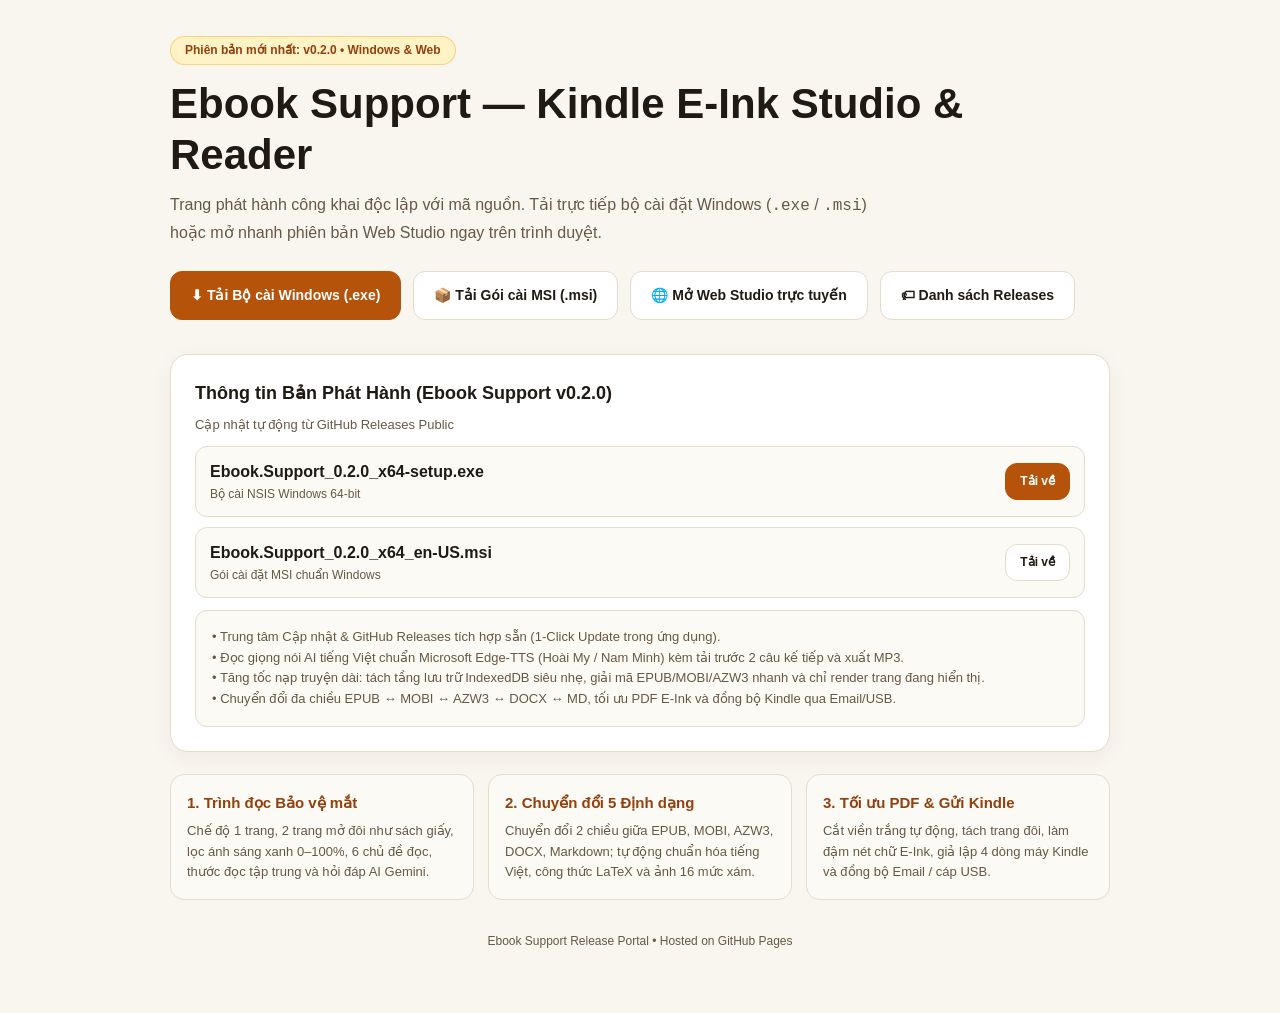
==== index.html @ dc1b53cc "Publish Ebook Support v0.2.0 GitHub Pages & static web app" ====
<!doctype html>
<html lang="vi">
<head>
  <meta charset="UTF-8" />
  <meta name="viewport" content="width=device-width, initial-scale=1.0" />
  <title>Ebook Support — Phát hành Công khai &amp; Bộ cài Windows</title>
  <style>
    :root {
      --bg: #f9f6ef;
      --surface: #ffffff;
      --border: #e5dccb;
      --text: #1f1a14;
      --muted: #665845;
      --accent: #b45309;
      --accent-dark: #92400e;
      --soft: #fef3c7;
    }
    * { box-sizing: border-box; }
    body {
      margin: 0;
      font-family: -apple-system, BlinkMacSystemFont, "Segoe UI", Roboto, "Inter", sans-serif;
      background: var(--bg);
      color: var(--text);
      line-height: 1.6;
    }
    .wrap { max-width: 980px; margin: 0 auto; padding: 36px 20px 64px; }
    .badge {
      display: inline-flex; align-items: center; gap: 8px;
      background: var(--soft); color: var(--accent-dark);
      border: 1px solid #f59e0b66; border-radius: 999px;
      padding: 4px 14px; font-size: 12px; font-weight: 700;
    }
    h1 { font-size: clamp(28px, 4.2vw, 42px); line-height: 1.2; margin: 14px 0 12px; }
    .lead { font-size: 16px; color: var(--muted); max-width: 720px; margin: 0 0 26px; }
    .actions { display: flex; flex-wrap: wrap; gap: 12px; margin-bottom: 34px; }
    .btn {
      display: inline-flex; align-items: center; justify-content: center; gap: 8px;
      padding: 12px 20px; border-radius: 12px; font-size: 14px; font-weight: 700;
      text-decoration: none; border: 1px solid var(--border); cursor: pointer;
      transition: transform 0.12s ease, opacity 0.15s ease;
    }
    .btn:hover { transform: translateY(-1px); opacity: 0.94; }
    .btn-primary { background: var(--accent); color: #fff; border-color: var(--accent); }
    .btn-secondary { background: var(--surface); color: var(--text); }
    .card {
      background: var(--surface); border: 1px solid var(--border);
      border-radius: 18px; padding: 24px; margin-bottom: 22px;
      box-shadow: 0 6px 24px rgba(60, 42, 16, 0.05);
    }
    .grid { display: grid; grid-template-columns: repeat(auto-fit, minmax(220px, 1fr)); gap: 14px; }
    .feat {
      background: #fcfaf5; border: 1px solid var(--border);
      border-radius: 14px; padding: 16px;
    }
    .feat h3 { margin: 0 0 6px; font-size: 15px; color: var(--accent-dark); }
    .feat p { margin: 0; font-size: 13px; color: var(--muted); }
    .asset-row {
      display: flex; flex-wrap: wrap; align-items: center; justify-content: space-between;
      gap: 10px; padding: 12px 14px; border: 1px solid var(--border);
      border-radius: 12px; margin-top: 10px; background: #fcfaf5;
    }
    .notes {
      white-space: pre-wrap; font-size: 13px; color: var(--muted);
      background: #fcfaf5; border: 1px solid var(--border);
      border-radius: 12px; padding: 16px; margin-top: 12px;
    }
    footer { text-align: center; font-size: 12px; color: var(--muted); margin-top: 32px; }
  </style>
</head>
<body>
  <div class="wrap">
    <div class="badge" id="version-badge">Phiên bản mới nhất: v0.2.0 • Windows &amp; Web</div>
    <h1>Ebook Support — Kindle E-Ink Studio &amp; Reader</h1>
    <p class="lead">
      Trang phát hành công khai độc lập với mã nguồn. Tải trực tiếp bộ cài đặt Windows (<code>.exe</code> / <code>.msi</code>) hoặc mở nhanh phiên bản Web Studio ngay trên trình duyệt.
    </p>

    <div class="actions">
      <a class="btn btn-primary" id="btn-exe" href="https://github.com/CuongNguyenDAU/ebook-support-releases/releases/download/app-v0.2.0/Ebook.Support_0.2.0_x64-setup.exe">
        ⬇ Tải Bộ cài Windows (.exe)
      </a>
      <a class="btn btn-secondary" id="btn-msi" href="https://github.com/CuongNguyenDAU/ebook-support-releases/releases/download/app-v0.2.0/Ebook.Support_0.2.0_x64_en-US.msi">
        📦 Tải Gói cài MSI (.msi)
      </a>
      <a class="btn btn-secondary" href="./app/">
        🌐 Mở Web Studio trực tuyến
      </a>
      <a class="btn btn-secondary" id="btn-releases" href="https://github.com/CuongNguyenDAU/ebook-support-releases/releases" target="_blank" rel="noreferrer">
        🏷 Danh sách Releases
      </a>
    </div>

    <div class="card">
      <h2 style="margin:0 0 8px;font-size:18px;">Thông tin Bản Phát Hành (<span id="rel-name">Ebook Support v0.2.0</span>)</h2>
      <div style="font-size:13px;color:var(--muted);" id="rel-date">Cập nhật tự động từ GitHub Releases Public</div>
      <div id="assets-box">
        <div class="asset-row">
          <div><strong>Ebook.Support_0.2.0_x64-setup.exe</strong><div style="font-size:12px;color:var(--muted);">Bộ cài NSIS Windows 64-bit</div></div>
          <a class="btn btn-primary" style="padding:8px 14px;font-size:12px;" href="https://github.com/CuongNguyenDAU/ebook-support-releases/releases/download/app-v0.2.0/Ebook.Support_0.2.0_x64-setup.exe">Tải về</a>
        </div>
        <div class="asset-row">
          <div><strong>Ebook.Support_0.2.0_x64_en-US.msi</strong><div style="font-size:12px;color:var(--muted);">Gói cài đặt MSI chuẩn Windows</div></div>
          <a class="btn btn-secondary" style="padding:8px 14px;font-size:12px;" href="https://github.com/CuongNguyenDAU/ebook-support-releases/releases/download/app-v0.2.0/Ebook.Support_0.2.0_x64_en-US.msi">Tải về</a>
        </div>
      </div>
      <div class="notes" id="rel-notes">• Trung tâm Cập nhật &amp; GitHub Releases tích hợp sẵn (1-Click Update trong ứng dụng).
• Đọc giọng nói AI tiếng Việt chuẩn Microsoft Edge-TTS (Hoài My / Nam Minh) kèm tải trước 2 câu kế tiếp và xuất MP3.
• Tăng tốc nạp truyện dài: tách tầng lưu trữ IndexedDB siêu nhẹ, giải mã EPUB/MOBI/AZW3 nhanh và chỉ render trang đang hiển thị.
• Chuyển đổi đa chiều EPUB ↔ MOBI ↔ AZW3 ↔ DOCX ↔ MD, tối ưu PDF E-Ink và đồng bộ Kindle qua Email/USB.</div>
    </div>

    <div class="grid">
      <div class="feat">
        <h3>1. Trình đọc Bảo vệ mắt</h3>
        <p>Chế độ 1 trang, 2 trang mở đôi như sách giấy, lọc ánh sáng xanh 0–100%, 6 chủ đề đọc, thước đọc tập trung và hỏi đáp AI Gemini.</p>
      </div>
      <div class="feat">
        <h3>2. Chuyển đổi 5 Định dạng</h3>
        <p>Chuyển đổi 2 chiều giữa EPUB, MOBI, AZW3, DOCX, Markdown; tự động chuẩn hóa tiếng Việt, công thức LaTeX và ảnh 16 mức xám.</p>
      </div>
      <div class="feat">
        <h3>3. Tối ưu PDF &amp; Gửi Kindle</h3>
        <p>Cắt viền trắng tự động, tách trang đôi, làm đậm nét chữ E-Ink, giả lập 4 dòng máy Kindle và đồng bộ Email / cáp USB.</p>
      </div>
    </div>

    <footer>Ebook Support Release Portal • Hosted on GitHub Pages</footer>
  </div>

  <script>
    fetch("https://api.github.com/repos/CuongNguyenDAU/ebook-support-releases/releases/latest")
      .then((r) => (r.ok ? r.json() : null))
      .then((rel) => {
        if (!rel || !rel.tag_name) return;
        const ver = rel.tag_name.replace(/^app-v/i, "").replace(/^v/i, "");
        document.getElementById("version-badge").textContent = "Phiên bản mới nhất: v" + ver + " • Windows & Web";
        document.getElementById("rel-name").textContent = rel.name || rel.tag_name;
        if (rel.published_at) {
          document.getElementById("rel-date").textContent = "Ngày phát hành: " + new Date(rel.published_at).toLocaleString("vi-VN");
        }
        if (rel.body) {
          document.getElementById("rel-notes").textContent = rel.body;
        }
        if (rel.html_url) {
          document.getElementById("btn-releases").href = rel.html_url;
        }
        const assets = Array.isArray(rel.assets) ? rel.assets : [];
        const exe = assets.find((a) => a.name.toLowerCase().endsWith(".exe"));
        const msi = assets.find((a) => a.name.toLowerCase().endsWith(".msi"));
        if (exe) document.getElementById("btn-exe").href = exe.browser_download_url;
        if (msi) document.getElementById("btn-msi").href = msi.browser_download_url;
        if (assets.length > 0) {
          document.getElementById("assets-box").innerHTML = assets.map((a) => `
            <div class="asset-row">
              <div><strong>${a.name}</strong><div style="font-size:12px;color:var(--muted);">${(a.size / (1024 * 1024)).toFixed(2)} MB</div></div>
              <a class="btn btn-secondary" style="padding:8px 14px;font-size:12px;" href="${a.browser_download_url}">Tải về</a>
            </div>
          `).join("");
        }
      })
      .catch(() => {});
  </script>
</body>
</html>
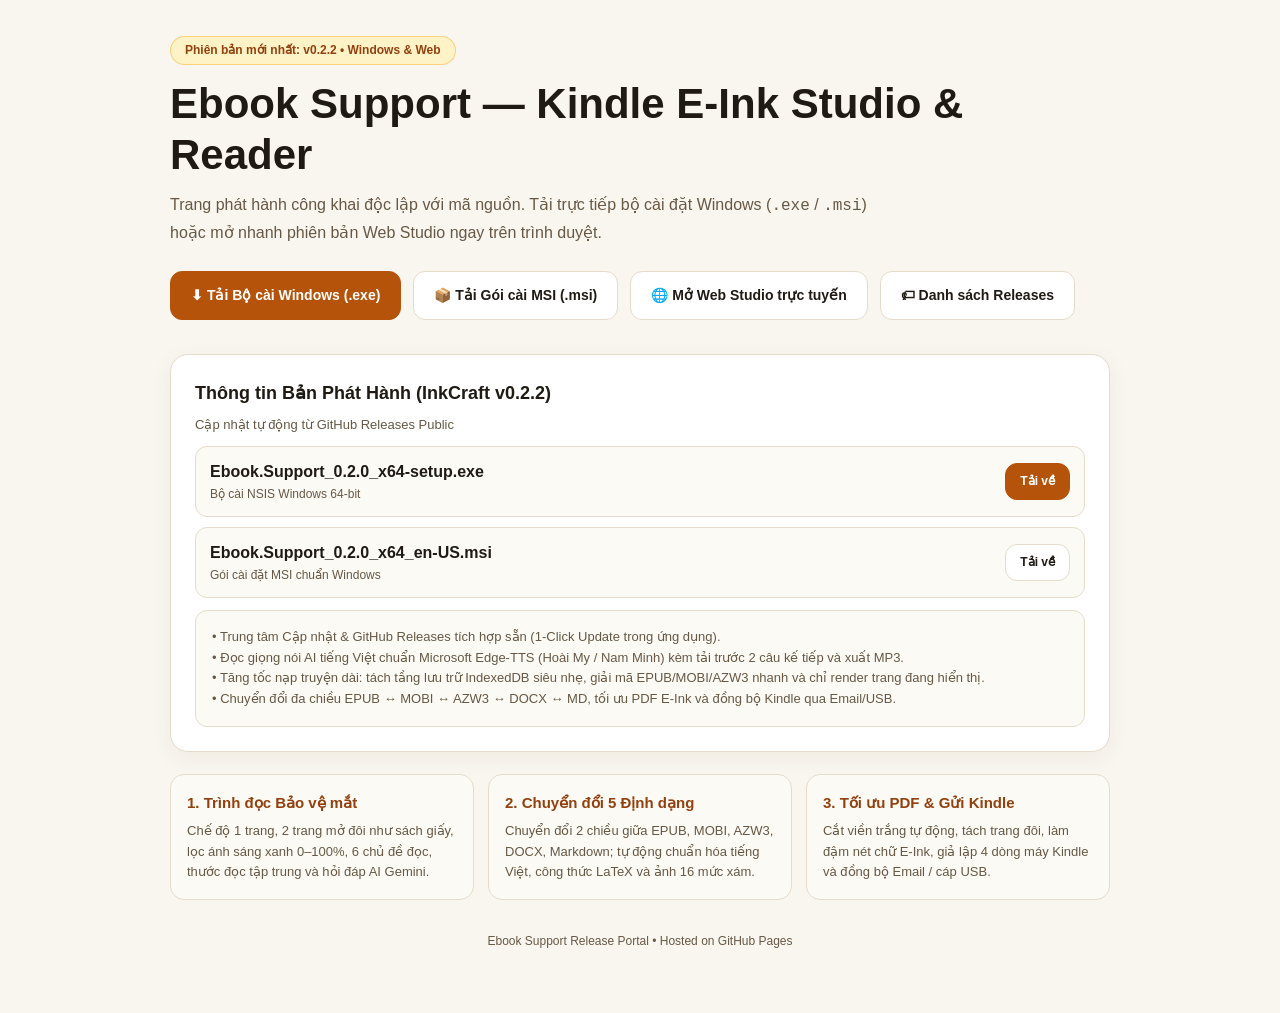
==== commit 2f4de6eb: "Update GitHub Pages web app bundle to InkCraft v0.2.2" ====
--- a/index.html
+++ b/index.html
@@ -69,17 +69,17 @@
 </head>
 <body>
   <div class="wrap">
-    <div class="badge" id="version-badge">Phiên bản mới nhất: v0.2.0 • Windows &amp; Web</div>
+    <div class="badge" id="version-badge">Phiên bản mới nhất: v0.2.2 • Windows &amp; Web</div>
     <h1>Ebook Support — Kindle E-Ink Studio &amp; Reader</h1>
     <p class="lead">
       Trang phát hành công khai độc lập với mã nguồn. Tải trực tiếp bộ cài đặt Windows (<code>.exe</code> / <code>.msi</code>) hoặc mở nhanh phiên bản Web Studio ngay trên trình duyệt.
     </p>
 
     <div class="actions">
-      <a class="btn btn-primary" id="btn-exe" href="https://github.com/CuongNguyenDAU/ebook-support-releases/releases/download/app-v0.2.0/Ebook.Support_0.2.0_x64-setup.exe">
+      <a class="btn btn-primary" id="btn-exe" href="https://github.com/CuongNguyenDAU/ebook-support-releases/releases/download/app-v0.2.2/Ebook.Support_0.2.0_x64-setup.exe">
         ⬇ Tải Bộ cài Windows (.exe)
       </a>
-      <a class="btn btn-secondary" id="btn-msi" href="https://github.com/CuongNguyenDAU/ebook-support-releases/releases/download/app-v0.2.0/Ebook.Support_0.2.0_x64_en-US.msi">
+      <a class="btn btn-secondary" id="btn-msi" href="https://github.com/CuongNguyenDAU/ebook-support-releases/releases/download/app-v0.2.2/Ebook.Support_0.2.0_x64_en-US.msi">
         📦 Tải Gói cài MSI (.msi)
       </a>
       <a class="btn btn-secondary" href="./app/">
@@ -91,16 +91,16 @@
     </div>
 
     <div class="card">
-      <h2 style="margin:0 0 8px;font-size:18px;">Thông tin Bản Phát Hành (<span id="rel-name">Ebook Support v0.2.0</span>)</h2>
+      <h2 style="margin:0 0 8px;font-size:18px;">Thông tin Bản Phát Hành (<span id="rel-name">InkCraft v0.2.2</span>)</h2>
       <div style="font-size:13px;color:var(--muted);" id="rel-date">Cập nhật tự động từ GitHub Releases Public</div>
       <div id="assets-box">
         <div class="asset-row">
           <div><strong>Ebook.Support_0.2.0_x64-setup.exe</strong><div style="font-size:12px;color:var(--muted);">Bộ cài NSIS Windows 64-bit</div></div>
-          <a class="btn btn-primary" style="padding:8px 14px;font-size:12px;" href="https://github.com/CuongNguyenDAU/ebook-support-releases/releases/download/app-v0.2.0/Ebook.Support_0.2.0_x64-setup.exe">Tải về</a>
+          <a class="btn btn-primary" style="padding:8px 14px;font-size:12px;" href="https://github.com/CuongNguyenDAU/ebook-support-releases/releases/download/app-v0.2.2/Ebook.Support_0.2.0_x64-setup.exe">Tải về</a>
         </div>
         <div class="asset-row">
           <div><strong>Ebook.Support_0.2.0_x64_en-US.msi</strong><div style="font-size:12px;color:var(--muted);">Gói cài đặt MSI chuẩn Windows</div></div>
-          <a class="btn btn-secondary" style="padding:8px 14px;font-size:12px;" href="https://github.com/CuongNguyenDAU/ebook-support-releases/releases/download/app-v0.2.0/Ebook.Support_0.2.0_x64_en-US.msi">Tải về</a>
+          <a class="btn btn-secondary" style="padding:8px 14px;font-size:12px;" href="https://github.com/CuongNguyenDAU/ebook-support-releases/releases/download/app-v0.2.2/Ebook.Support_0.2.0_x64_en-US.msi">Tải về</a>
         </div>
       </div>
       <div class="notes" id="rel-notes">• Trung tâm Cập nhật &amp; GitHub Releases tích hợp sẵn (1-Click Update trong ứng dụng).
